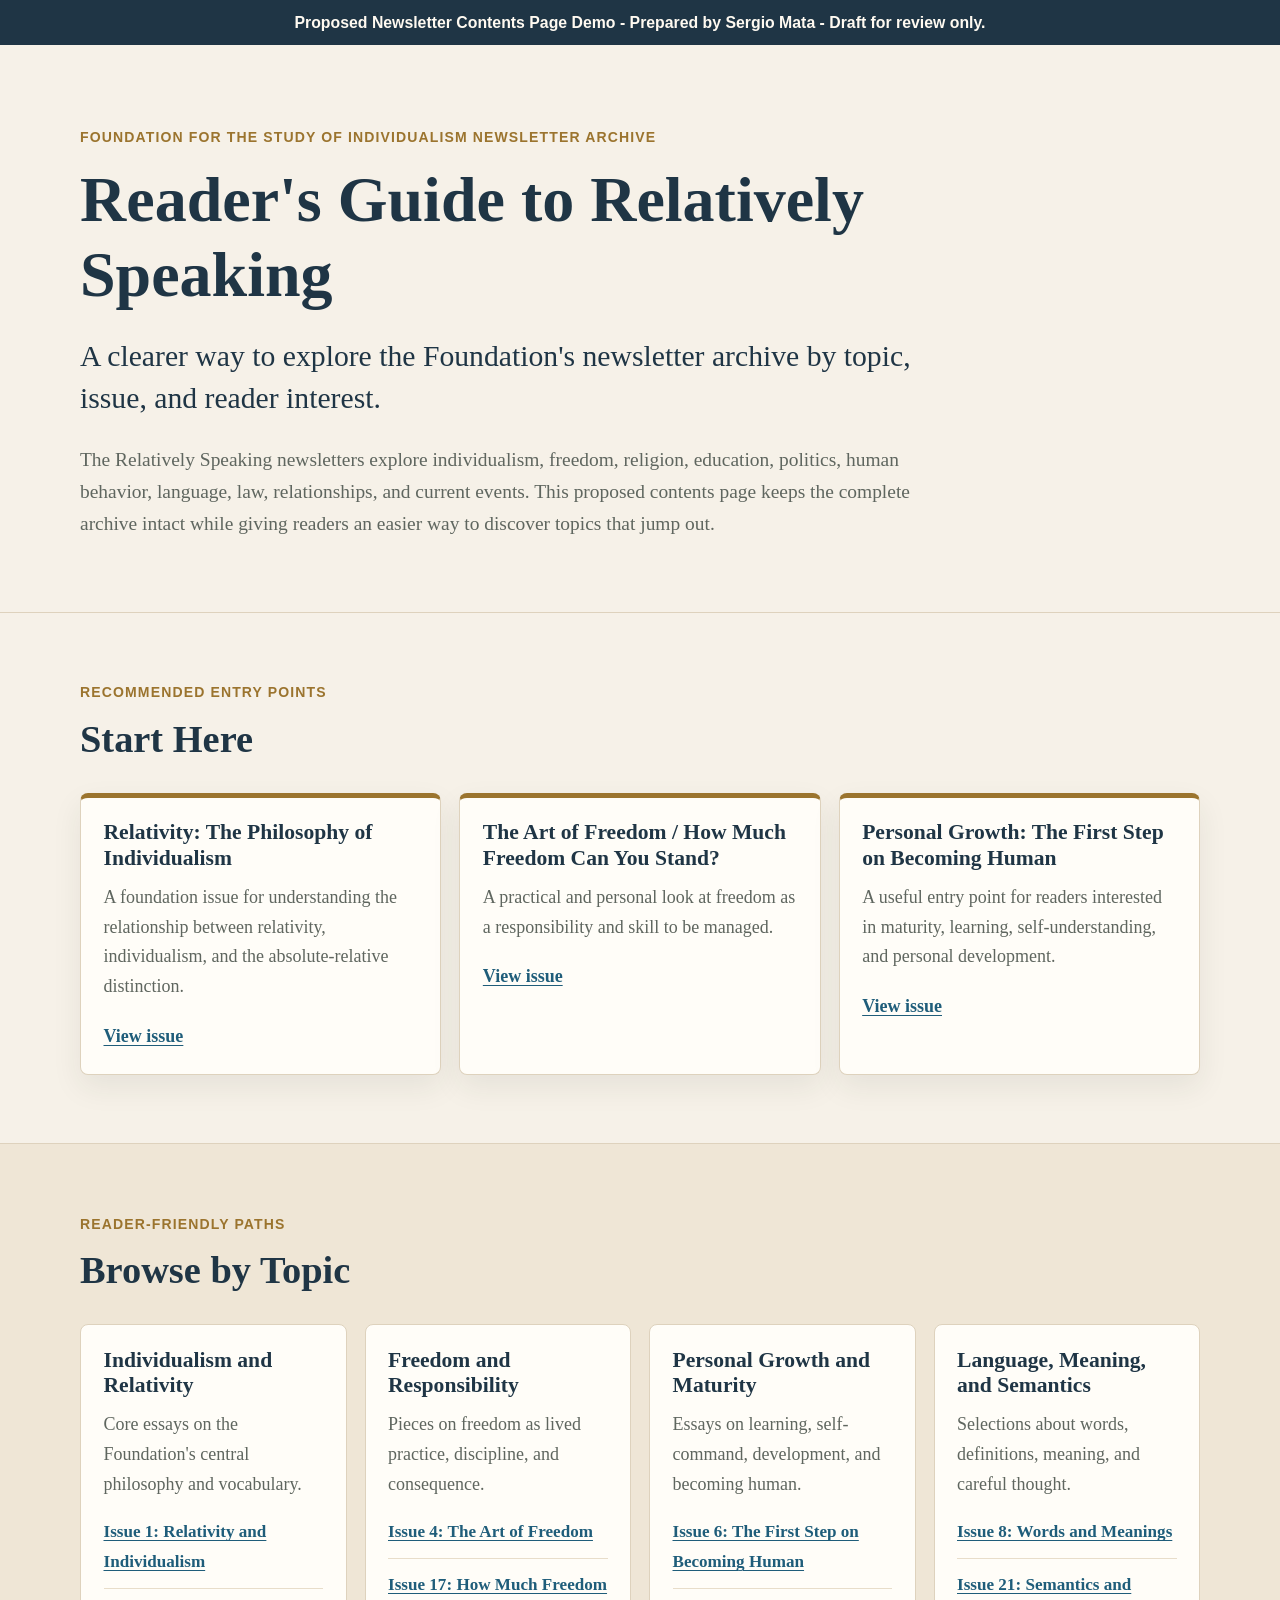
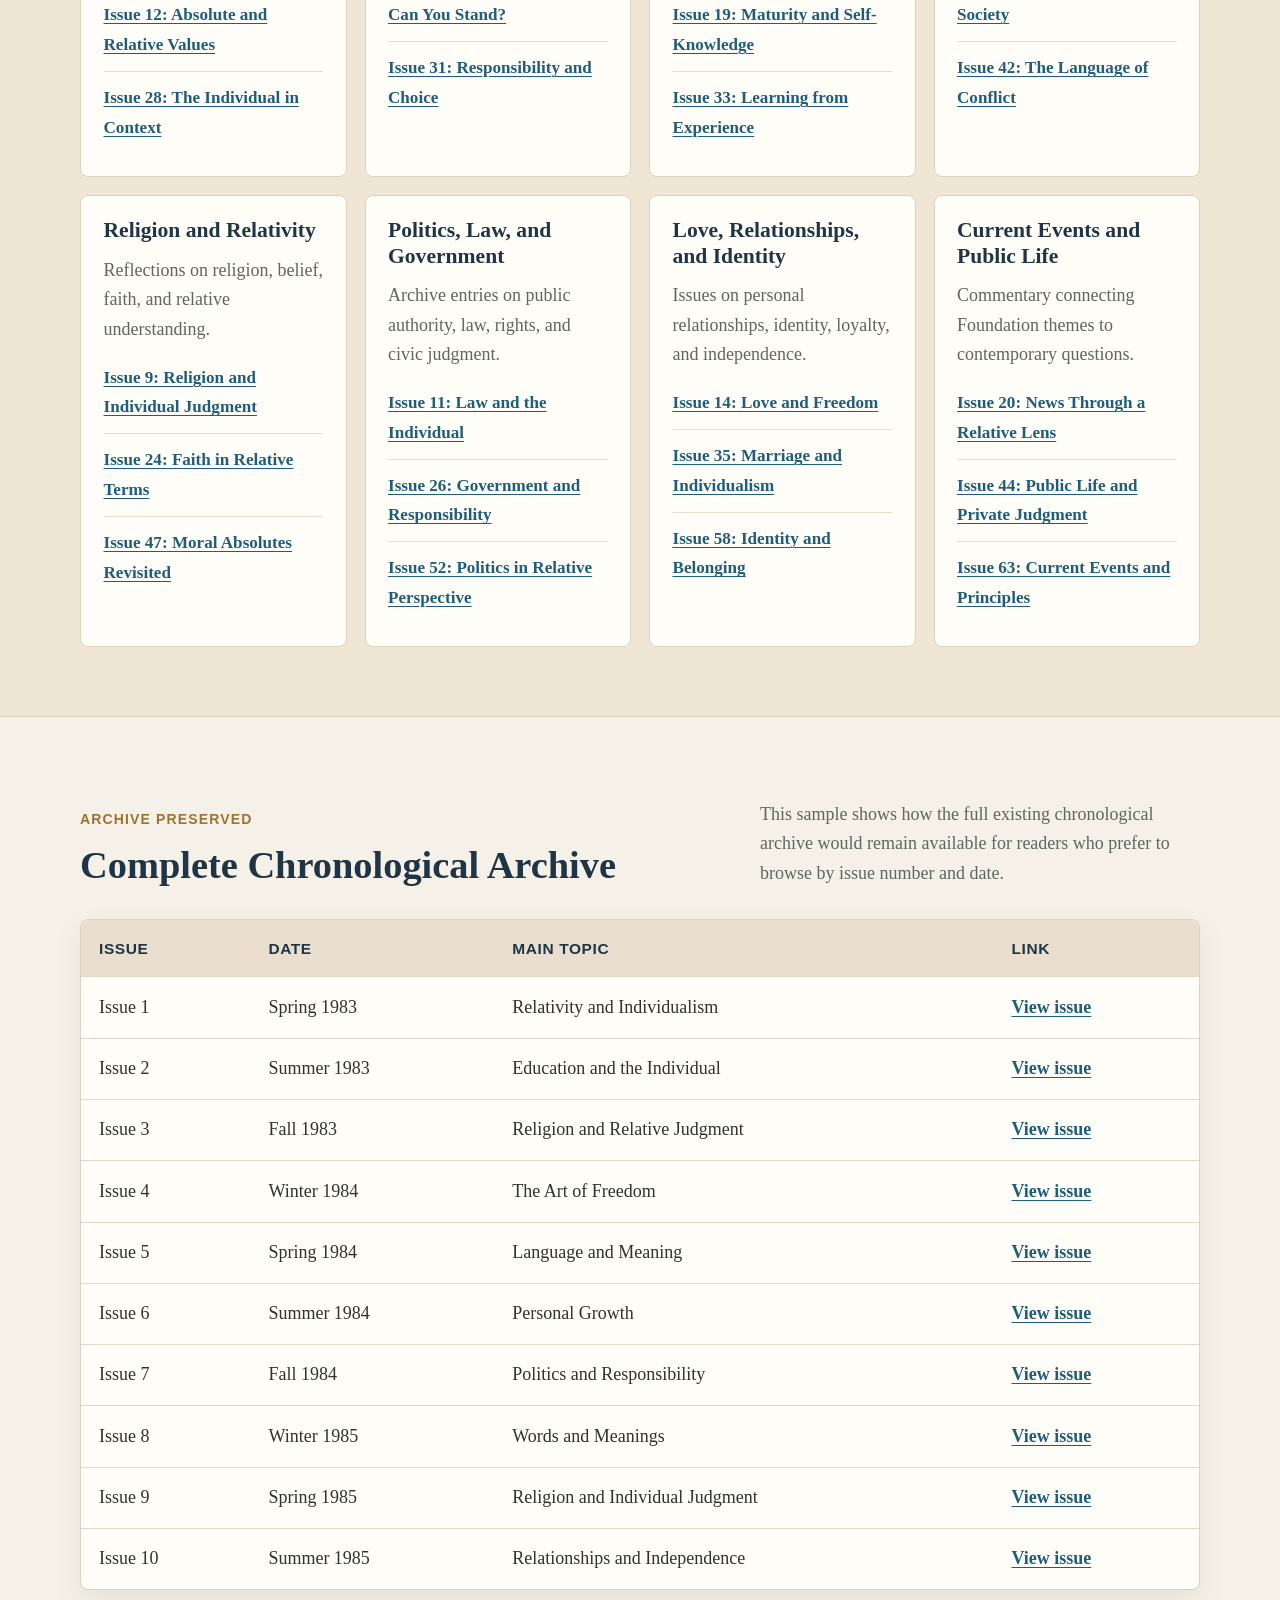
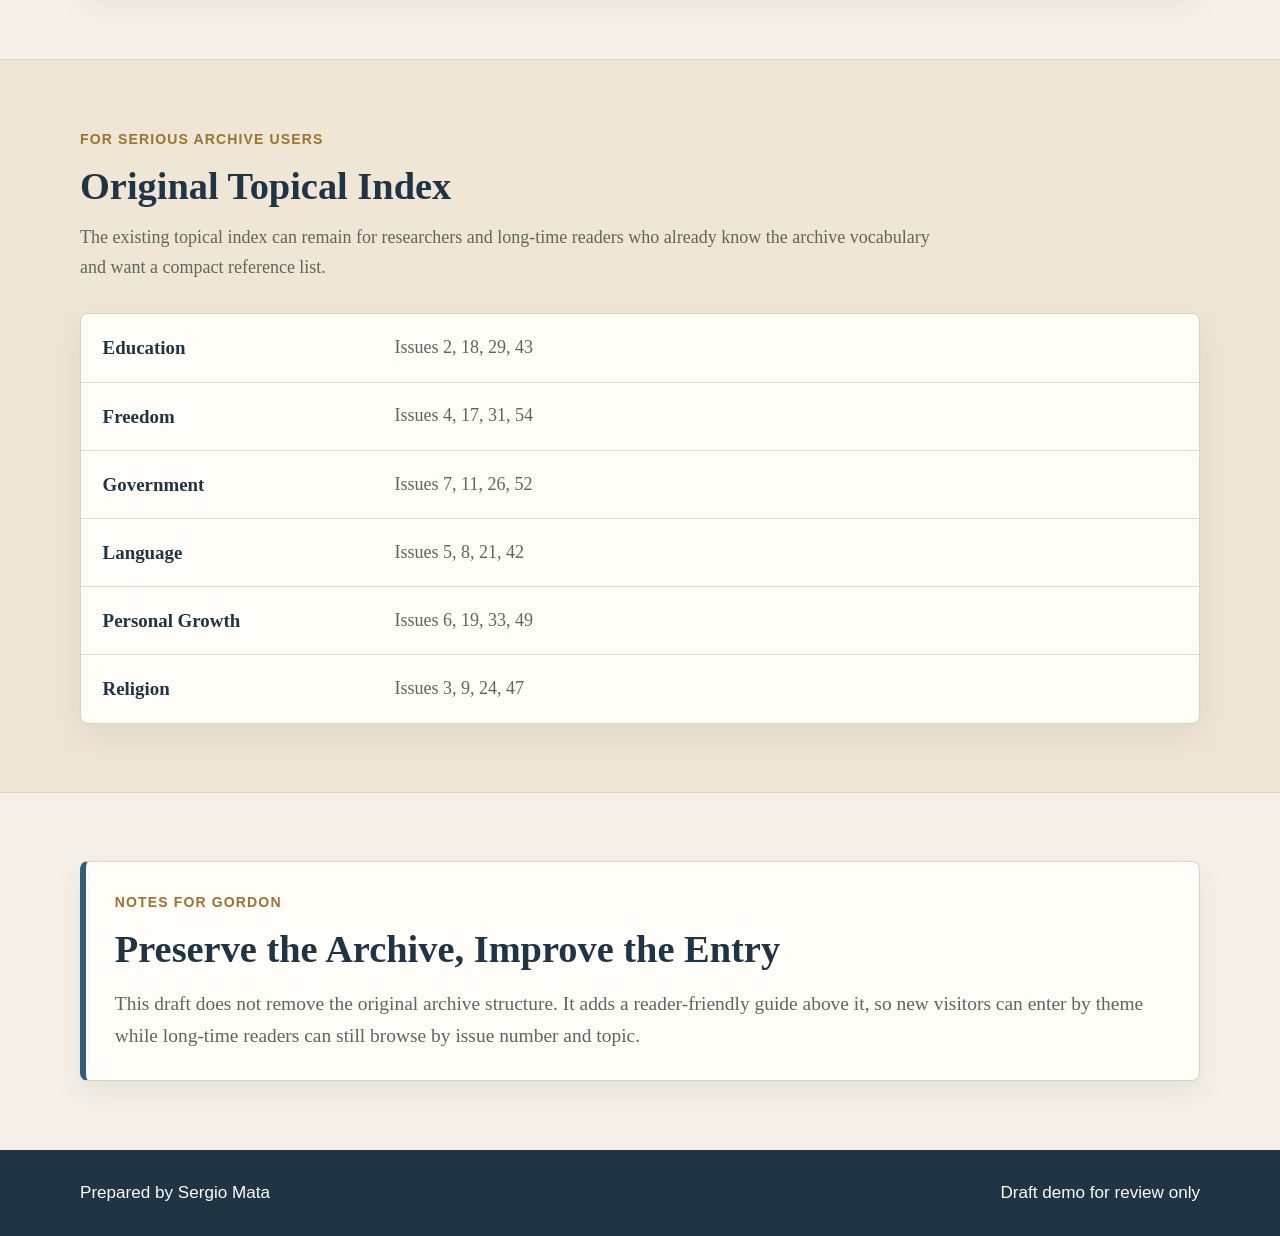
==== fsi-newsletter-demo/index.html @ a1ba469f "Add FSI newsletter contents demo" ====
<!DOCTYPE html>
<html lang="en">
<head>
  <meta charset="utf-8">
  <meta name="viewport" content="width=device-width, initial-scale=1">
  <title>Reader's Guide to Relatively Speaking</title>
  <link rel="stylesheet" href="styles.css">
</head>
<body>
  <div class="demo-banner">
    Proposed Newsletter Contents Page Demo - Prepared by Sergio Mata - Draft for review only.
  </div>

  <header class="hero">
    <div class="container">
      <p class="eyebrow">Foundation for the Study of Individualism newsletter archive</p>
      <h1>Reader's Guide to Relatively Speaking</h1>
      <p class="subtitle">A clearer way to explore the Foundation's newsletter archive by topic, issue, and reader interest.</p>
      <p class="intro">
        The Relatively Speaking newsletters explore individualism, freedom, religion, education,
        politics, human behavior, language, law, relationships, and current events. This proposed
        contents page keeps the complete archive intact while giving readers an easier way to
        discover topics that jump out.
      </p>
    </div>
  </header>

  <main>
    <section class="section" aria-labelledby="start-here">
      <div class="container">
        <div class="section-heading">
          <p class="section-kicker">Recommended entry points</p>
          <h2 id="start-here">Start Here</h2>
        </div>

        <div class="featured-grid">
          <article class="card featured-card">
            <h3>Relativity: The Philosophy of Individualism</h3>
            <p>A foundation issue for understanding the relationship between relativity, individualism, and the absolute-relative distinction.</p>
            <a href="#" aria-label="View issue: Relativity: The Philosophy of Individualism">View issue</a>
          </article>

          <article class="card featured-card">
            <h3>The Art of Freedom / How Much Freedom Can You Stand?</h3>
            <p>A practical and personal look at freedom as a responsibility and skill to be managed.</p>
            <a href="#" aria-label="View issue: The Art of Freedom / How Much Freedom Can You Stand?">View issue</a>
          </article>

          <article class="card featured-card">
            <h3>Personal Growth: The First Step on Becoming Human</h3>
            <p>A useful entry point for readers interested in maturity, learning, self-understanding, and personal development.</p>
            <a href="#" aria-label="View issue: Personal Growth: The First Step on Becoming Human">View issue</a>
          </article>
        </div>
      </div>
    </section>

    <section class="section section-muted" aria-labelledby="topics">
      <div class="container">
        <div class="section-heading">
          <p class="section-kicker">Reader-friendly paths</p>
          <h2 id="topics">Browse by Topic</h2>
        </div>

        <div class="topic-grid">
          <article class="card topic-card">
            <h3>Individualism and Relativity</h3>
            <p>Core essays on the Foundation's central philosophy and vocabulary.</p>
            <ul class="issue-list">
              <li><a href="#">Issue 1: Relativity and Individualism</a></li>
              <li><a href="#">Issue 12: Absolute and Relative Values</a></li>
              <li><a href="#">Issue 28: The Individual in Context</a></li>
            </ul>
          </article>

          <article class="card topic-card">
            <h3>Freedom and Responsibility</h3>
            <p>Pieces on freedom as lived practice, discipline, and consequence.</p>
            <ul class="issue-list">
              <li><a href="#">Issue 4: The Art of Freedom</a></li>
              <li><a href="#">Issue 17: How Much Freedom Can You Stand?</a></li>
              <li><a href="#">Issue 31: Responsibility and Choice</a></li>
            </ul>
          </article>

          <article class="card topic-card">
            <h3>Personal Growth and Maturity</h3>
            <p>Essays on learning, self-command, development, and becoming human.</p>
            <ul class="issue-list">
              <li><a href="#">Issue 6: The First Step on Becoming Human</a></li>
              <li><a href="#">Issue 19: Maturity and Self-Knowledge</a></li>
              <li><a href="#">Issue 33: Learning from Experience</a></li>
            </ul>
          </article>

          <article class="card topic-card">
            <h3>Language, Meaning, and Semantics</h3>
            <p>Selections about words, definitions, meaning, and careful thought.</p>
            <ul class="issue-list">
              <li><a href="#">Issue 8: Words and Meanings</a></li>
              <li><a href="#">Issue 21: Semantics and Society</a></li>
              <li><a href="#">Issue 42: The Language of Conflict</a></li>
            </ul>
          </article>

          <article class="card topic-card">
            <h3>Religion and Relativity</h3>
            <p>Reflections on religion, belief, faith, and relative understanding.</p>
            <ul class="issue-list">
              <li><a href="#">Issue 9: Religion and Individual Judgment</a></li>
              <li><a href="#">Issue 24: Faith in Relative Terms</a></li>
              <li><a href="#">Issue 47: Moral Absolutes Revisited</a></li>
            </ul>
          </article>

          <article class="card topic-card">
            <h3>Politics, Law, and Government</h3>
            <p>Archive entries on public authority, law, rights, and civic judgment.</p>
            <ul class="issue-list">
              <li><a href="#">Issue 11: Law and the Individual</a></li>
              <li><a href="#">Issue 26: Government and Responsibility</a></li>
              <li><a href="#">Issue 52: Politics in Relative Perspective</a></li>
            </ul>
          </article>

          <article class="card topic-card">
            <h3>Love, Relationships, and Identity</h3>
            <p>Issues on personal relationships, identity, loyalty, and independence.</p>
            <ul class="issue-list">
              <li><a href="#">Issue 14: Love and Freedom</a></li>
              <li><a href="#">Issue 35: Marriage and Individualism</a></li>
              <li><a href="#">Issue 58: Identity and Belonging</a></li>
            </ul>
          </article>

          <article class="card topic-card">
            <h3>Current Events and Public Life</h3>
            <p>Commentary connecting Foundation themes to contemporary questions.</p>
            <ul class="issue-list">
              <li><a href="#">Issue 20: News Through a Relative Lens</a></li>
              <li><a href="#">Issue 44: Public Life and Private Judgment</a></li>
              <li><a href="#">Issue 63: Current Events and Principles</a></li>
            </ul>
          </article>
        </div>
      </div>
    </section>

    <section class="section" aria-labelledby="archive">
      <div class="container">
        <div class="section-heading archive-heading">
          <div>
            <p class="section-kicker">Archive preserved</p>
            <h2 id="archive">Complete Chronological Archive</h2>
          </div>
          <p>This sample shows how the full existing chronological archive would remain available for readers who prefer to browse by issue number and date.</p>
        </div>

        <div class="table-wrap" role="region" aria-label="Sample chronological archive table" tabindex="0">
          <table>
            <thead>
              <tr>
                <th scope="col">Issue</th>
                <th scope="col">Date</th>
                <th scope="col">Main Topic</th>
                <th scope="col">Link</th>
              </tr>
            </thead>
            <tbody>
              <tr>
                <td>Issue 1</td>
                <td>Spring 1983</td>
                <td>Relativity and Individualism</td>
                <td><a href="#">View issue</a></td>
              </tr>
              <tr>
                <td>Issue 2</td>
                <td>Summer 1983</td>
                <td>Education and the Individual</td>
                <td><a href="#">View issue</a></td>
              </tr>
              <tr>
                <td>Issue 3</td>
                <td>Fall 1983</td>
                <td>Religion and Relative Judgment</td>
                <td><a href="#">View issue</a></td>
              </tr>
              <tr>
                <td>Issue 4</td>
                <td>Winter 1984</td>
                <td>The Art of Freedom</td>
                <td><a href="#">View issue</a></td>
              </tr>
              <tr>
                <td>Issue 5</td>
                <td>Spring 1984</td>
                <td>Language and Meaning</td>
                <td><a href="#">View issue</a></td>
              </tr>
              <tr>
                <td>Issue 6</td>
                <td>Summer 1984</td>
                <td>Personal Growth</td>
                <td><a href="#">View issue</a></td>
              </tr>
              <tr>
                <td>Issue 7</td>
                <td>Fall 1984</td>
                <td>Politics and Responsibility</td>
                <td><a href="#">View issue</a></td>
              </tr>
              <tr>
                <td>Issue 8</td>
                <td>Winter 1985</td>
                <td>Words and Meanings</td>
                <td><a href="#">View issue</a></td>
              </tr>
              <tr>
                <td>Issue 9</td>
                <td>Spring 1985</td>
                <td>Religion and Individual Judgment</td>
                <td><a href="#">View issue</a></td>
              </tr>
              <tr>
                <td>Issue 10</td>
                <td>Summer 1985</td>
                <td>Relationships and Independence</td>
                <td><a href="#">View issue</a></td>
              </tr>
            </tbody>
          </table>
        </div>
      </div>
    </section>

    <section class="section section-muted" aria-labelledby="topical-index">
      <div class="container">
        <div class="section-heading">
          <p class="section-kicker">For serious archive users</p>
          <h2 id="topical-index">Original Topical Index</h2>
          <p>The existing topical index can remain for researchers and long-time readers who already know the archive vocabulary and want a compact reference list.</p>
        </div>

        <div class="index-list">
          <div class="index-row">
            <strong>Education</strong>
            <span>Issues 2, 18, 29, 43</span>
          </div>
          <div class="index-row">
            <strong>Freedom</strong>
            <span>Issues 4, 17, 31, 54</span>
          </div>
          <div class="index-row">
            <strong>Government</strong>
            <span>Issues 7, 11, 26, 52</span>
          </div>
          <div class="index-row">
            <strong>Language</strong>
            <span>Issues 5, 8, 21, 42</span>
          </div>
          <div class="index-row">
            <strong>Personal Growth</strong>
            <span>Issues 6, 19, 33, 49</span>
          </div>
          <div class="index-row">
            <strong>Religion</strong>
            <span>Issues 3, 9, 24, 47</span>
          </div>
        </div>
      </div>
    </section>

    <section class="section" aria-labelledby="notes">
      <div class="container">
        <div class="note-box">
          <p class="section-kicker">Notes for Gordon</p>
          <h2 id="notes">Preserve the Archive, Improve the Entry</h2>
          <p>
            This draft does not remove the original archive structure. It adds a reader-friendly
            guide above it, so new visitors can enter by theme while long-time readers can still
            browse by issue number and topic.
          </p>
        </div>
      </div>
    </section>
  </main>

  <footer class="site-footer">
    <div class="container">
      <p>Prepared by Sergio Mata</p>
      <p>Draft demo for review only</p>
    </div>
  </footer>
</body>
</html>
---- fsi-newsletter-demo/styles.css ----
:root {
  --bg: #f6f1e8;
  --surface: #fffaf1;
  --surface-strong: #fffdf8;
  --text: #2f332f;
  --muted: #5f665f;
  --heading: #1f3545;
  --accent: #9b742e;
  --accent-blue: #2f5f7b;
  --border: #ded2bd;
  --shadow: 0 12px 30px rgba(40, 45, 43, 0.08);
}

* {
  box-sizing: border-box;
}

html {
  font-size: 18px;
}

body {
  margin: 0;
  background: var(--bg);
  color: var(--text);
  font-family: Georgia, "Times New Roman", serif;
  line-height: 1.65;
}

a {
  color: #1f5d7a;
  font-weight: 700;
  text-decoration-thickness: 0.08em;
  text-underline-offset: 0.18em;
}

a:hover,
a:focus {
  color: #123c52;
}

a:focus-visible {
  outline: 3px solid rgba(155, 116, 46, 0.55);
  outline-offset: 3px;
}

h1,
h2,
h3 {
  color: var(--heading);
  font-family: Georgia, "Times New Roman", serif;
  line-height: 1.18;
  margin: 0;
}

p {
  margin: 0;
}

.container {
  width: min(1120px, calc(100% - 40px));
  margin: 0 auto;
}

.demo-banner {
  background: #1f3545;
  color: #fffaf1;
  font-family: Arial, Helvetica, sans-serif;
  font-size: 0.88rem;
  font-weight: 700;
  letter-spacing: 0;
  line-height: 1.35;
  padding: 0.65rem 1rem;
  text-align: center;
}

.hero {
  border-bottom: 1px solid var(--border);
  padding: 4.5rem 0 4rem;
}

.eyebrow,
.section-kicker {
  color: var(--accent);
  font-family: Arial, Helvetica, sans-serif;
  font-size: 0.78rem;
  font-weight: 700;
  letter-spacing: 0.08em;
  margin-bottom: 0.7rem;
  text-transform: uppercase;
}

.hero h1 {
  font-size: clamp(2.35rem, 5vw, 4.65rem);
  max-width: 900px;
}

.subtitle {
  color: var(--heading);
  font-size: clamp(1.25rem, 2.4vw, 1.65rem);
  line-height: 1.42;
  margin-top: 1.25rem;
  max-width: 850px;
}

.intro {
  color: var(--muted);
  font-size: 1.08rem;
  margin-top: 1.35rem;
  max-width: 860px;
}

.section {
  padding: 3.8rem 0;
}

.section-muted {
  background: #efe6d6;
  border-bottom: 1px solid var(--border);
  border-top: 1px solid var(--border);
}

.section-heading {
  margin-bottom: 1.7rem;
  max-width: 850px;
}

.section-heading h2,
.note-box h2 {
  font-size: clamp(1.85rem, 3vw, 2.45rem);
}

.section-heading p:not(.section-kicker) {
  color: var(--muted);
  margin-top: 0.8rem;
}

.featured-grid,
.topic-grid {
  display: grid;
  gap: 1rem;
}

.featured-grid {
  grid-template-columns: repeat(3, minmax(0, 1fr));
}

.topic-grid {
  grid-template-columns: repeat(4, minmax(0, 1fr));
}

.card,
.note-box {
  background: var(--surface-strong);
  border: 1px solid var(--border);
  border-radius: 8px;
  box-shadow: var(--shadow);
}

.card {
  min-height: 100%;
  padding: 1.25rem;
}

.featured-card {
  border-top: 5px solid var(--accent);
}

.card h3 {
  font-size: 1.2rem;
  margin-bottom: 0.65rem;
}

.card p {
  color: var(--muted);
}

.featured-card a {
  display: inline-block;
  margin-top: 1.1rem;
}

.topic-card {
  box-shadow: none;
}

.issue-list {
  list-style: none;
  margin: 1rem 0 0;
  padding: 0;
}

.issue-list li {
  border-top: 1px solid #e8ddca;
  padding: 0.62rem 0;
}

.issue-list li:first-child {
  border-top: 0;
  padding-top: 0;
}

.issue-list a {
  font-size: 0.95rem;
}

.archive-heading {
  align-items: end;
  display: flex;
  gap: 2rem;
  justify-content: space-between;
  max-width: none;
}

.archive-heading > p {
  flex: 0 1 440px;
}

.table-wrap {
  background: var(--surface-strong);
  border: 1px solid var(--border);
  border-radius: 8px;
  box-shadow: var(--shadow);
  overflow-x: auto;
}

table {
  border-collapse: collapse;
  min-width: 720px;
  width: 100%;
}

th,
td {
  border-bottom: 1px solid #e6dac7;
  padding: 0.85rem 1rem;
  text-align: left;
  vertical-align: top;
}

th {
  background: #eadfcf;
  color: var(--heading);
  font-family: Arial, Helvetica, sans-serif;
  font-size: 0.86rem;
  letter-spacing: 0.04em;
  text-transform: uppercase;
}

tbody tr:last-child td {
  border-bottom: 0;
}

.index-list {
  background: var(--surface-strong);
  border: 1px solid var(--border);
  border-radius: 8px;
  box-shadow: var(--shadow);
  overflow: hidden;
}

.index-row {
  align-items: center;
  border-top: 1px solid #e6dac7;
  display: grid;
  gap: 1rem;
  grid-template-columns: minmax(180px, 0.35fr) 1fr;
  padding: 1rem 1.2rem;
}

.index-row:first-child {
  border-top: 0;
}

.index-row strong {
  color: var(--heading);
  font-size: 1.05rem;
}

.index-row span {
  color: var(--muted);
}

.note-box {
  border-left: 6px solid var(--accent-blue);
  padding: 1.6rem;
}

.note-box p:last-child {
  color: var(--muted);
  font-size: 1.08rem;
  margin-top: 0.85rem;
}

.site-footer {
  background: #1f3545;
  color: #fffaf1;
  font-family: Arial, Helvetica, sans-serif;
  padding: 1.6rem 0;
}

.site-footer .container {
  align-items: center;
  display: flex;
  gap: 1rem;
  justify-content: space-between;
}

.site-footer p {
  font-size: 0.95rem;
}

@media (max-width: 960px) {
  html {
    font-size: 17px;
  }

  .featured-grid,
  .topic-grid {
    grid-template-columns: repeat(2, minmax(0, 1fr));
  }

  .archive-heading {
    align-items: start;
    display: block;
  }

  .archive-heading > p {
    margin-top: 0.8rem;
  }
}

@media (max-width: 640px) {
  html {
    font-size: 16px;
  }

  .container {
    width: min(100% - 28px, 1120px);
  }

  .demo-banner {
    font-size: 0.8rem;
    padding: 0.7rem 0.75rem;
  }

  .hero {
    padding: 3rem 0 2.8rem;
  }

  .section {
    padding: 2.8rem 0;
  }

  .featured-grid,
  .topic-grid {
    grid-template-columns: 1fr;
  }

  .card {
    padding: 1.1rem;
  }

  .index-row {
    align-items: start;
    grid-template-columns: 1fr;
    gap: 0.3rem;
  }

  .note-box {
    padding: 1.25rem;
  }

  .site-footer .container {
    align-items: start;
    flex-direction: column;
    gap: 0.3rem;
  }
}
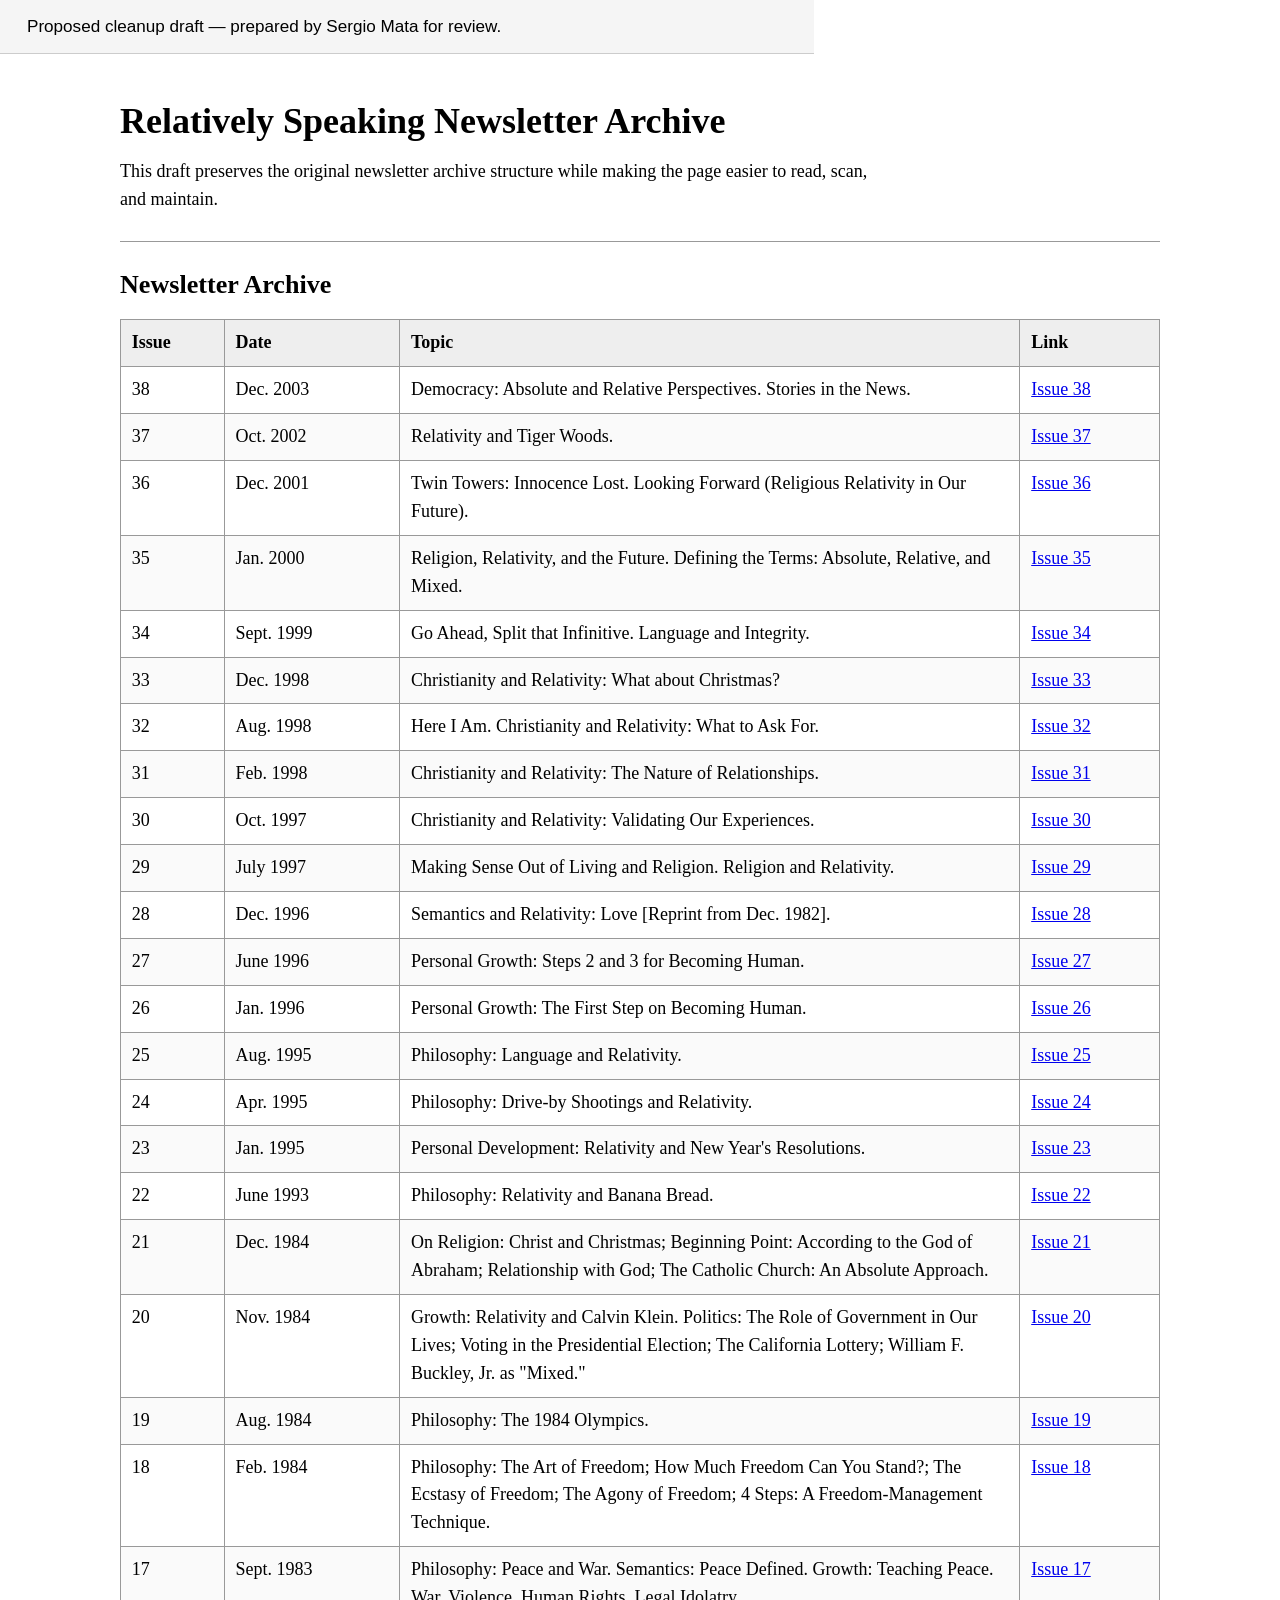
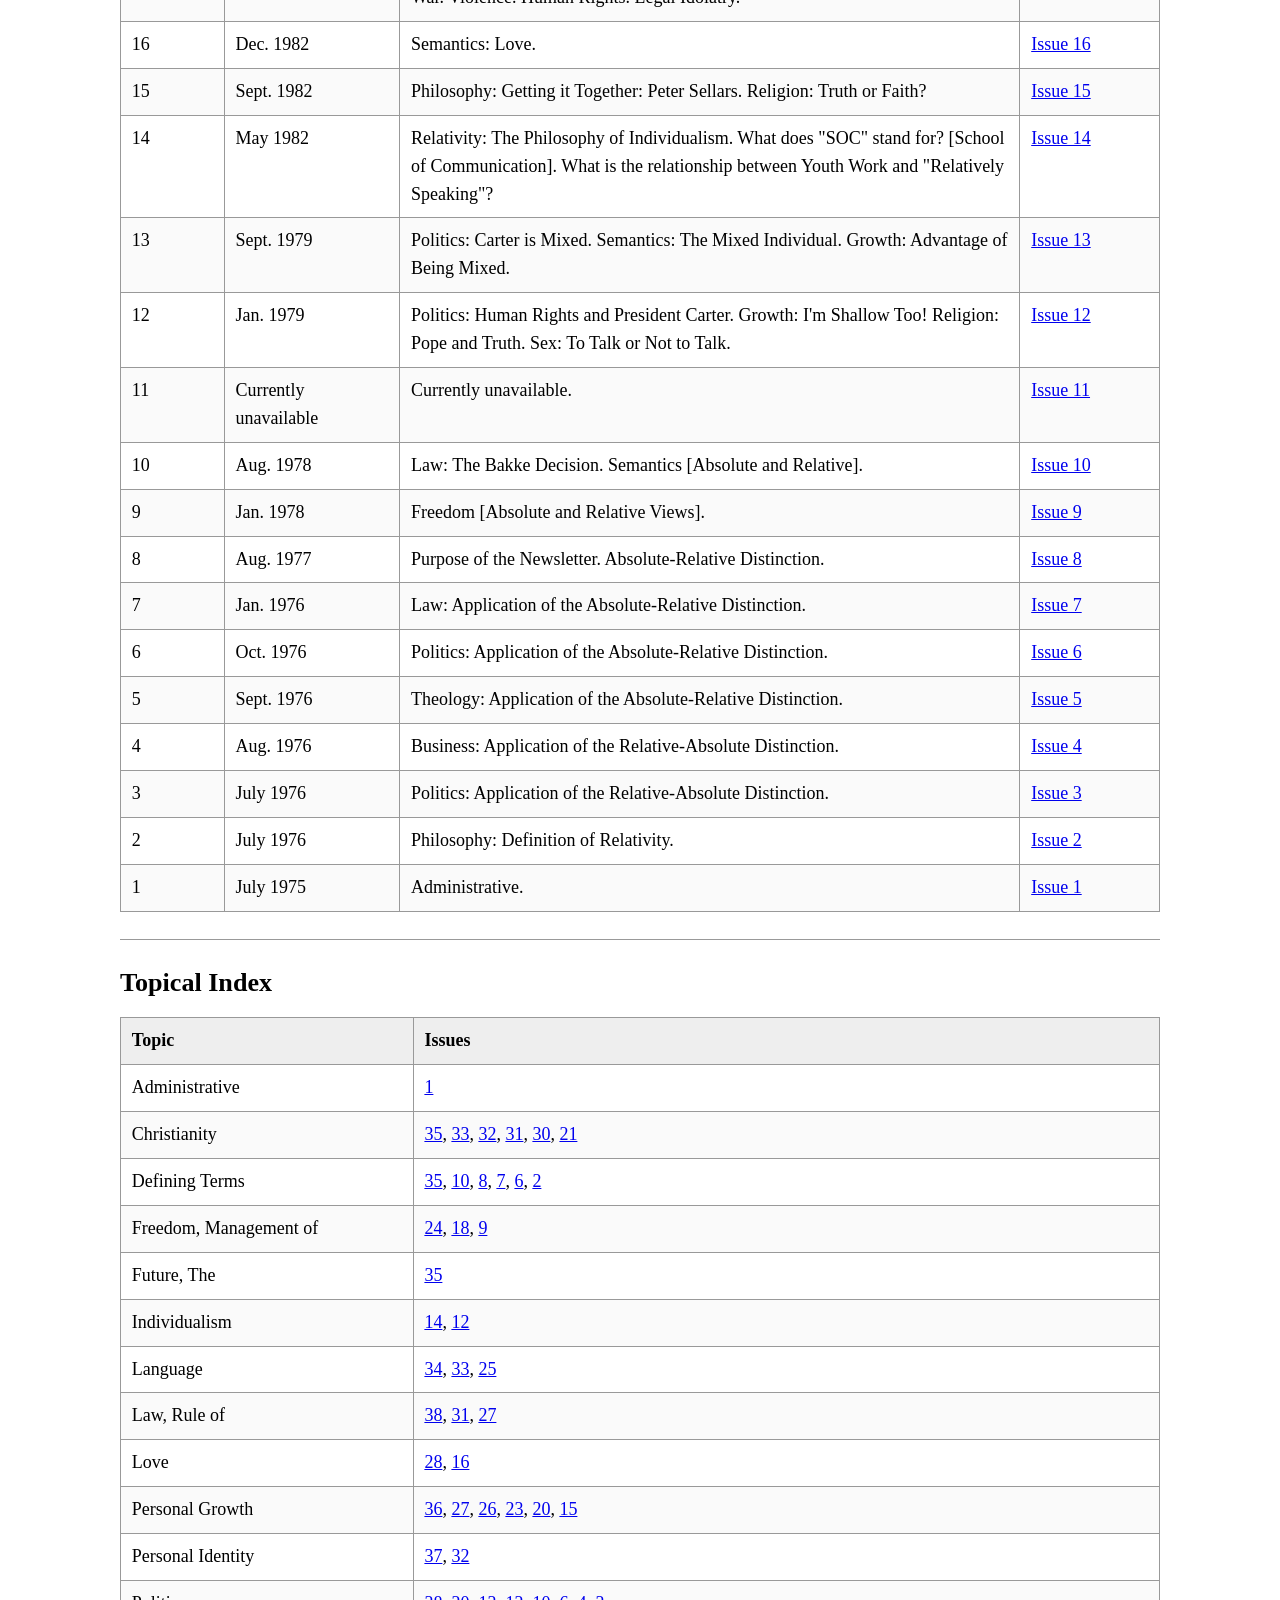
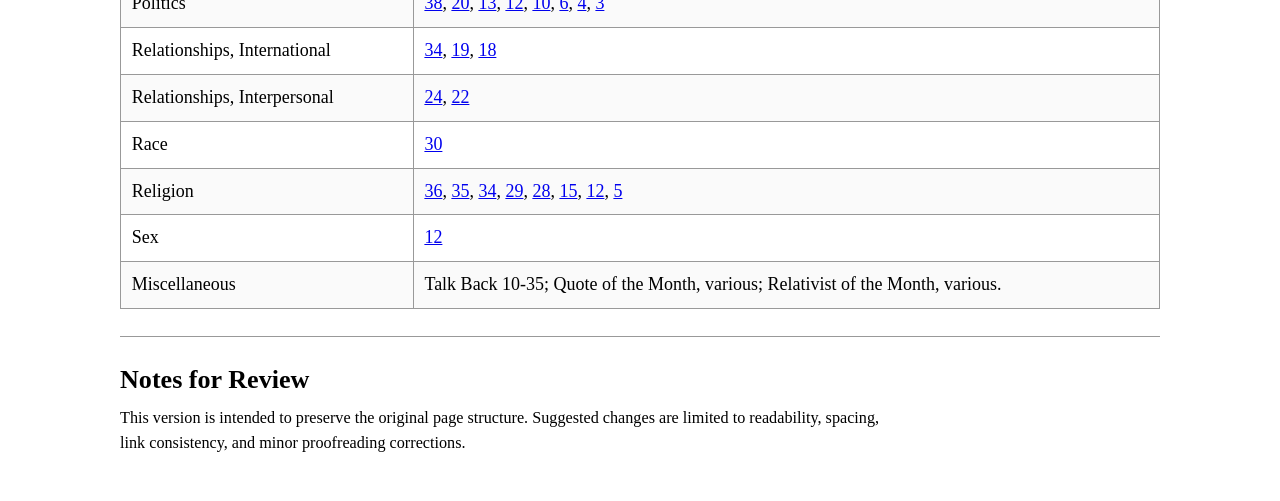
==== commit 927957b8: "Simplify newsletter archive demo" ====
--- a/fsi-newsletter-demo/index.html
+++ b/fsi-newsletter-demo/index.html
@@ -3,293 +3,364 @@
 <head>
   <meta charset="utf-8">
   <meta name="viewport" content="width=device-width, initial-scale=1">
-  <title>Reader's Guide to Relatively Speaking</title>
+  <title>Relatively Speaking Newsletter Archive</title>
   <link rel="stylesheet" href="styles.css">
 </head>
 <body>
-  <div class="demo-banner">
-    Proposed Newsletter Contents Page Demo - Prepared by Sergio Mata - Draft for review only.
-  </div>
-
-  <header class="hero">
-    <div class="container">
-      <p class="eyebrow">Foundation for the Study of Individualism newsletter archive</p>
-      <h1>Reader's Guide to Relatively Speaking</h1>
-      <p class="subtitle">A clearer way to explore the Foundation's newsletter archive by topic, issue, and reader interest.</p>
-      <p class="intro">
-        The Relatively Speaking newsletters explore individualism, freedom, religion, education,
-        politics, human behavior, language, law, relationships, and current events. This proposed
-        contents page keeps the complete archive intact while giving readers an easier way to
-        discover topics that jump out.
+  <p class="notice">Proposed cleanup draft &mdash; prepared by Sergio Mata for review.</p>
+
+  <main class="page">
+    <h1>Relatively Speaking Newsletter Archive</h1>
+    <p>
+      This draft preserves the original newsletter archive structure while making the page easier
+      to read, scan, and maintain.
+    </p>
+
+    <hr>
+
+    <section aria-labelledby="newsletter-archive">
+      <h2 id="newsletter-archive">Newsletter Archive</h2>
+
+      <table>
+        <thead>
+          <tr>
+            <th scope="col">Issue</th>
+            <th scope="col">Date</th>
+            <th scope="col">Topic</th>
+            <th scope="col">Link</th>
+          </tr>
+        </thead>
+        <tbody>
+          <tr id="issue-38">
+            <td>38</td>
+            <td>Dec. 2003</td>
+            <td>Democracy: Absolute and Relative Perspectives. Stories in the News.</td>
+            <td><a href="#issue-38">Issue 38</a></td>
+          </tr>
+          <tr id="issue-37">
+            <td>37</td>
+            <td>Oct. 2002</td>
+            <td>Relativity and Tiger Woods.</td>
+            <td><a href="#issue-37">Issue 37</a></td>
+          </tr>
+          <tr id="issue-36">
+            <td>36</td>
+            <td>Dec. 2001</td>
+            <td>Twin Towers: Innocence Lost. Looking Forward (Religious Relativity in Our Future).</td>
+            <td><a href="#issue-36">Issue 36</a></td>
+          </tr>
+          <tr id="issue-35">
+            <td>35</td>
+            <td>Jan. 2000</td>
+            <td>Religion, Relativity, and the Future. Defining the Terms: Absolute, Relative, and Mixed.</td>
+            <td><a href="#issue-35">Issue 35</a></td>
+          </tr>
+          <tr id="issue-34">
+            <td>34</td>
+            <td>Sept. 1999</td>
+            <td>Go Ahead, Split that Infinitive. Language and Integrity.</td>
+            <td><a href="#issue-34">Issue 34</a></td>
+          </tr>
+          <tr id="issue-33">
+            <td>33</td>
+            <td>Dec. 1998</td>
+            <td>Christianity and Relativity: What about Christmas?</td>
+            <td><a href="#issue-33">Issue 33</a></td>
+          </tr>
+          <tr id="issue-32">
+            <td>32</td>
+            <td>Aug. 1998</td>
+            <td>Here I Am. Christianity and Relativity: What to Ask For.</td>
+            <td><a href="#issue-32">Issue 32</a></td>
+          </tr>
+          <tr id="issue-31">
+            <td>31</td>
+            <td>Feb. 1998</td>
+            <td>Christianity and Relativity: The Nature of Relationships.</td>
+            <td><a href="#issue-31">Issue 31</a></td>
+          </tr>
+          <tr id="issue-30">
+            <td>30</td>
+            <td>Oct. 1997</td>
+            <td>Christianity and Relativity: Validating Our Experiences.</td>
+            <td><a href="#issue-30">Issue 30</a></td>
+          </tr>
+          <tr id="issue-29">
+            <td>29</td>
+            <td>July 1997</td>
+            <td>Making Sense Out of Living and Religion. Religion and Relativity.</td>
+            <td><a href="#issue-29">Issue 29</a></td>
+          </tr>
+          <tr id="issue-28">
+            <td>28</td>
+            <td>Dec. 1996</td>
+            <td>Semantics and Relativity: Love [Reprint from Dec. 1982].</td>
+            <td><a href="#issue-28">Issue 28</a></td>
+          </tr>
+          <tr id="issue-27">
+            <td>27</td>
+            <td>June 1996</td>
+            <td>Personal Growth: Steps 2 and 3 for Becoming Human.</td>
+            <td><a href="#issue-27">Issue 27</a></td>
+          </tr>
+          <tr id="issue-26">
+            <td>26</td>
+            <td>Jan. 1996</td>
+            <td>Personal Growth: The First Step on Becoming Human.</td>
+            <td><a href="#issue-26">Issue 26</a></td>
+          </tr>
+          <tr id="issue-25">
+            <td>25</td>
+            <td>Aug. 1995</td>
+            <td>Philosophy: Language and Relativity.</td>
+            <td><a href="#issue-25">Issue 25</a></td>
+          </tr>
+          <tr id="issue-24">
+            <td>24</td>
+            <td>Apr. 1995</td>
+            <td>Philosophy: Drive-by Shootings and Relativity.</td>
+            <td><a href="#issue-24">Issue 24</a></td>
+          </tr>
+          <tr id="issue-23">
+            <td>23</td>
+            <td>Jan. 1995</td>
+            <td>Personal Development: Relativity and New Year's Resolutions.</td>
+            <td><a href="#issue-23">Issue 23</a></td>
+          </tr>
+          <tr id="issue-22">
+            <td>22</td>
+            <td>June 1993</td>
+            <td>Philosophy: Relativity and Banana Bread.</td>
+            <td><a href="#issue-22">Issue 22</a></td>
+          </tr>
+          <tr id="issue-21">
+            <td>21</td>
+            <td>Dec. 1984</td>
+            <td>On Religion: Christ and Christmas; Beginning Point: According to the God of Abraham; Relationship with God; The Catholic Church: An Absolute Approach.</td>
+            <td><a href="#issue-21">Issue 21</a></td>
+          </tr>
+          <tr id="issue-20">
+            <td>20</td>
+            <td>Nov. 1984</td>
+            <td>Growth: Relativity and Calvin Klein. Politics: The Role of Government in Our Lives; Voting in the Presidential Election; The California Lottery; William F. Buckley, Jr. as "Mixed."</td>
+            <td><a href="#issue-20">Issue 20</a></td>
+          </tr>
+          <tr id="issue-19">
+            <td>19</td>
+            <td>Aug. 1984</td>
+            <td>Philosophy: The 1984 Olympics.</td>
+            <td><a href="#issue-19">Issue 19</a></td>
+          </tr>
+          <tr id="issue-18">
+            <td>18</td>
+            <td>Feb. 1984</td>
+            <td>Philosophy: The Art of Freedom; How Much Freedom Can You Stand?; The Ecstasy of Freedom; The Agony of Freedom; 4 Steps: A Freedom-Management Technique.</td>
+            <td><a href="#issue-18">Issue 18</a></td>
+          </tr>
+          <tr id="issue-17">
+            <td>17</td>
+            <td>Sept. 1983</td>
+            <td>Philosophy: Peace and War. Semantics: Peace Defined. Growth: Teaching Peace. War. Violence. Human Rights. Legal Idolatry.</td>
+            <td><a href="#issue-17">Issue 17</a></td>
+          </tr>
+          <tr id="issue-16">
+            <td>16</td>
+            <td>Dec. 1982</td>
+            <td>Semantics: Love.</td>
+            <td><a href="#issue-16">Issue 16</a></td>
+          </tr>
+          <tr id="issue-15">
+            <td>15</td>
+            <td>Sept. 1982</td>
+            <td>Philosophy: Getting it Together: Peter Sellars. Religion: Truth or Faith?</td>
+            <td><a href="#issue-15">Issue 15</a></td>
+          </tr>
+          <tr id="issue-14">
+            <td>14</td>
+            <td>May 1982</td>
+            <td>Relativity: The Philosophy of Individualism. What does "SOC" stand for? [School of Communication]. What is the relationship between Youth Work and "Relatively Speaking"?</td>
+            <td><a href="#issue-14">Issue 14</a></td>
+          </tr>
+          <tr id="issue-13">
+            <td>13</td>
+            <td>Sept. 1979</td>
+            <td>Politics: Carter is Mixed. Semantics: The Mixed Individual. Growth: Advantage of Being Mixed.</td>
+            <td><a href="#issue-13">Issue 13</a></td>
+          </tr>
+          <tr id="issue-12">
+            <td>12</td>
+            <td>Jan. 1979</td>
+            <td>Politics: Human Rights and President Carter. Growth: I'm Shallow Too! Religion: Pope and Truth. Sex: To Talk or Not to Talk.</td>
+            <td><a href="#issue-12">Issue 12</a></td>
+          </tr>
+          <tr id="issue-11">
+            <td>11</td>
+            <td>Currently unavailable</td>
+            <td>Currently unavailable.</td>
+            <td><a href="#issue-11">Issue 11</a></td>
+          </tr>
+          <tr id="issue-10">
+            <td>10</td>
+            <td>Aug. 1978</td>
+            <td>Law: The Bakke Decision. Semantics [Absolute and Relative].</td>
+            <td><a href="#issue-10">Issue 10</a></td>
+          </tr>
+          <tr id="issue-9">
+            <td>9</td>
+            <td>Jan. 1978</td>
+            <td>Freedom [Absolute and Relative Views].</td>
+            <td><a href="#issue-9">Issue 9</a></td>
+          </tr>
+          <tr id="issue-8">
+            <td>8</td>
+            <td>Aug. 1977</td>
+            <td>Purpose of the Newsletter. Absolute-Relative Distinction.</td>
+            <td><a href="#issue-8">Issue 8</a></td>
+          </tr>
+          <tr id="issue-7">
+            <td>7</td>
+            <td>Jan. 1976</td>
+            <td>Law: Application of the Absolute-Relative Distinction.</td>
+            <td><a href="#issue-7">Issue 7</a></td>
+          </tr>
+          <tr id="issue-6">
+            <td>6</td>
+            <td>Oct. 1976</td>
+            <td>Politics: Application of the Absolute-Relative Distinction.</td>
+            <td><a href="#issue-6">Issue 6</a></td>
+          </tr>
+          <tr id="issue-5">
+            <td>5</td>
+            <td>Sept. 1976</td>
+            <td>Theology: Application of the Absolute-Relative Distinction.</td>
+            <td><a href="#issue-5">Issue 5</a></td>
+          </tr>
+          <tr id="issue-4">
+            <td>4</td>
+            <td>Aug. 1976</td>
+            <td>Business: Application of the Relative-Absolute Distinction.</td>
+            <td><a href="#issue-4">Issue 4</a></td>
+          </tr>
+          <tr id="issue-3">
+            <td>3</td>
+            <td>July 1976</td>
+            <td>Politics: Application of the Relative-Absolute Distinction.</td>
+            <td><a href="#issue-3">Issue 3</a></td>
+          </tr>
+          <tr id="issue-2">
+            <td>2</td>
+            <td>July 1976</td>
+            <td>Philosophy: Definition of Relativity.</td>
+            <td><a href="#issue-2">Issue 2</a></td>
+          </tr>
+          <tr id="issue-1">
+            <td>1</td>
+            <td>July 1975</td>
+            <td>Administrative.</td>
+            <td><a href="#issue-1">Issue 1</a></td>
+          </tr>
+        </tbody>
+      </table>
+    </section>
+
+    <hr>
+
+    <section aria-labelledby="topical-index">
+      <h2 id="topical-index">Topical Index</h2>
+
+      <table class="index-table">
+        <thead>
+          <tr>
+            <th scope="col">Topic</th>
+            <th scope="col">Issues</th>
+          </tr>
+        </thead>
+        <tbody>
+          <tr>
+            <td>Administrative</td>
+            <td><a href="#issue-1">1</a></td>
+          </tr>
+          <tr>
+            <td>Christianity</td>
+            <td><a href="#issue-35">35</a>, <a href="#issue-33">33</a>, <a href="#issue-32">32</a>, <a href="#issue-31">31</a>, <a href="#issue-30">30</a>, <a href="#issue-21">21</a></td>
+          </tr>
+          <tr>
+            <td>Defining Terms</td>
+            <td><a href="#issue-35">35</a>, <a href="#issue-10">10</a>, <a href="#issue-8">8</a>, <a href="#issue-7">7</a>, <a href="#issue-6">6</a>, <a href="#issue-2">2</a></td>
+          </tr>
+          <tr>
+            <td>Freedom, Management of</td>
+            <td><a href="#issue-24">24</a>, <a href="#issue-18">18</a>, <a href="#issue-9">9</a></td>
+          </tr>
+          <tr>
+            <td>Future, The</td>
+            <td><a href="#issue-35">35</a></td>
+          </tr>
+          <tr>
+            <td>Individualism</td>
+            <td><a href="#issue-14">14</a>, <a href="#issue-12">12</a></td>
+          </tr>
+          <tr>
+            <td>Language</td>
+            <td><a href="#issue-34">34</a>, <a href="#issue-33">33</a>, <a href="#issue-25">25</a></td>
+          </tr>
+          <tr>
+            <td>Law, Rule of</td>
+            <td><a href="#issue-38">38</a>, <a href="#issue-31">31</a>, <a href="#issue-27">27</a></td>
+          </tr>
+          <tr>
+            <td>Love</td>
+            <td><a href="#issue-28">28</a>, <a href="#issue-16">16</a></td>
+          </tr>
+          <tr>
+            <td>Personal Growth</td>
+            <td><a href="#issue-36">36</a>, <a href="#issue-27">27</a>, <a href="#issue-26">26</a>, <a href="#issue-23">23</a>, <a href="#issue-20">20</a>, <a href="#issue-15">15</a></td>
+          </tr>
+          <tr>
+            <td>Personal Identity</td>
+            <td><a href="#issue-37">37</a>, <a href="#issue-32">32</a></td>
+          </tr>
+          <tr>
+            <td>Politics</td>
+            <td><a href="#issue-38">38</a>, <a href="#issue-20">20</a>, <a href="#issue-13">13</a>, <a href="#issue-12">12</a>, <a href="#issue-10">10</a>, <a href="#issue-6">6</a>, <a href="#issue-4">4</a>, <a href="#issue-3">3</a></td>
+          </tr>
+          <tr>
+            <td>Relationships, International</td>
+            <td><a href="#issue-34">34</a>, <a href="#issue-19">19</a>, <a href="#issue-18">18</a></td>
+          </tr>
+          <tr>
+            <td>Relationships, Interpersonal</td>
+            <td><a href="#issue-24">24</a>, <a href="#issue-22">22</a></td>
+          </tr>
+          <tr>
+            <td>Race</td>
+            <td><a href="#issue-30">30</a></td>
+          </tr>
+          <tr>
+            <td>Religion</td>
+            <td><a href="#issue-36">36</a>, <a href="#issue-35">35</a>, <a href="#issue-34">34</a>, <a href="#issue-29">29</a>, <a href="#issue-28">28</a>, <a href="#issue-15">15</a>, <a href="#issue-12">12</a>, <a href="#issue-5">5</a></td>
+          </tr>
+          <tr>
+            <td>Sex</td>
+            <td><a href="#issue-12">12</a></td>
+          </tr>
+          <tr>
+            <td>Miscellaneous</td>
+            <td>Talk Back 10-35; Quote of the Month, various; Relativist of the Month, various.</td>
+          </tr>
+        </tbody>
+      </table>
+    </section>
+
+    <hr>
+
+    <section aria-labelledby="notes-for-review">
+      <h2 id="notes-for-review">Notes for Review</h2>
+      <p class="small-note">
+        This version is intended to preserve the original page structure. Suggested changes are
+        limited to readability, spacing, link consistency, and minor proofreading corrections.
       </p>
-    </div>
-  </header>
-
-  <main>
-    <section class="section" aria-labelledby="start-here">
-      <div class="container">
-        <div class="section-heading">
-          <p class="section-kicker">Recommended entry points</p>
-          <h2 id="start-here">Start Here</h2>
-        </div>
-
-        <div class="featured-grid">
-          <article class="card featured-card">
-            <h3>Relativity: The Philosophy of Individualism</h3>
-            <p>A foundation issue for understanding the relationship between relativity, individualism, and the absolute-relative distinction.</p>
-            <a href="#" aria-label="View issue: Relativity: The Philosophy of Individualism">View issue</a>
-          </article>
-
-          <article class="card featured-card">
-            <h3>The Art of Freedom / How Much Freedom Can You Stand?</h3>
-            <p>A practical and personal look at freedom as a responsibility and skill to be managed.</p>
-            <a href="#" aria-label="View issue: The Art of Freedom / How Much Freedom Can You Stand?">View issue</a>
-          </article>
-
-          <article class="card featured-card">
-            <h3>Personal Growth: The First Step on Becoming Human</h3>
-            <p>A useful entry point for readers interested in maturity, learning, self-understanding, and personal development.</p>
-            <a href="#" aria-label="View issue: Personal Growth: The First Step on Becoming Human">View issue</a>
-          </article>
-        </div>
-      </div>
-    </section>
-
-    <section class="section section-muted" aria-labelledby="topics">
-      <div class="container">
-        <div class="section-heading">
-          <p class="section-kicker">Reader-friendly paths</p>
-          <h2 id="topics">Browse by Topic</h2>
-        </div>
-
-        <div class="topic-grid">
-          <article class="card topic-card">
-            <h3>Individualism and Relativity</h3>
-            <p>Core essays on the Foundation's central philosophy and vocabulary.</p>
-            <ul class="issue-list">
-              <li><a href="#">Issue 1: Relativity and Individualism</a></li>
-              <li><a href="#">Issue 12: Absolute and Relative Values</a></li>
-              <li><a href="#">Issue 28: The Individual in Context</a></li>
-            </ul>
-          </article>
-
-          <article class="card topic-card">
-            <h3>Freedom and Responsibility</h3>
-            <p>Pieces on freedom as lived practice, discipline, and consequence.</p>
-            <ul class="issue-list">
-              <li><a href="#">Issue 4: The Art of Freedom</a></li>
-              <li><a href="#">Issue 17: How Much Freedom Can You Stand?</a></li>
-              <li><a href="#">Issue 31: Responsibility and Choice</a></li>
-            </ul>
-          </article>
-
-          <article class="card topic-card">
-            <h3>Personal Growth and Maturity</h3>
-            <p>Essays on learning, self-command, development, and becoming human.</p>
-            <ul class="issue-list">
-              <li><a href="#">Issue 6: The First Step on Becoming Human</a></li>
-              <li><a href="#">Issue 19: Maturity and Self-Knowledge</a></li>
-              <li><a href="#">Issue 33: Learning from Experience</a></li>
-            </ul>
-          </article>
-
-          <article class="card topic-card">
-            <h3>Language, Meaning, and Semantics</h3>
-            <p>Selections about words, definitions, meaning, and careful thought.</p>
-            <ul class="issue-list">
-              <li><a href="#">Issue 8: Words and Meanings</a></li>
-              <li><a href="#">Issue 21: Semantics and Society</a></li>
-              <li><a href="#">Issue 42: The Language of Conflict</a></li>
-            </ul>
-          </article>
-
-          <article class="card topic-card">
-            <h3>Religion and Relativity</h3>
-            <p>Reflections on religion, belief, faith, and relative understanding.</p>
-            <ul class="issue-list">
-              <li><a href="#">Issue 9: Religion and Individual Judgment</a></li>
-              <li><a href="#">Issue 24: Faith in Relative Terms</a></li>
-              <li><a href="#">Issue 47: Moral Absolutes Revisited</a></li>
-            </ul>
-          </article>
-
-          <article class="card topic-card">
-            <h3>Politics, Law, and Government</h3>
-            <p>Archive entries on public authority, law, rights, and civic judgment.</p>
-            <ul class="issue-list">
-              <li><a href="#">Issue 11: Law and the Individual</a></li>
-              <li><a href="#">Issue 26: Government and Responsibility</a></li>
-              <li><a href="#">Issue 52: Politics in Relative Perspective</a></li>
-            </ul>
-          </article>
-
-          <article class="card topic-card">
-            <h3>Love, Relationships, and Identity</h3>
-            <p>Issues on personal relationships, identity, loyalty, and independence.</p>
-            <ul class="issue-list">
-              <li><a href="#">Issue 14: Love and Freedom</a></li>
-              <li><a href="#">Issue 35: Marriage and Individualism</a></li>
-              <li><a href="#">Issue 58: Identity and Belonging</a></li>
-            </ul>
-          </article>
-
-          <article class="card topic-card">
-            <h3>Current Events and Public Life</h3>
-            <p>Commentary connecting Foundation themes to contemporary questions.</p>
-            <ul class="issue-list">
-              <li><a href="#">Issue 20: News Through a Relative Lens</a></li>
-              <li><a href="#">Issue 44: Public Life and Private Judgment</a></li>
-              <li><a href="#">Issue 63: Current Events and Principles</a></li>
-            </ul>
-          </article>
-        </div>
-      </div>
-    </section>
-
-    <section class="section" aria-labelledby="archive">
-      <div class="container">
-        <div class="section-heading archive-heading">
-          <div>
-            <p class="section-kicker">Archive preserved</p>
-            <h2 id="archive">Complete Chronological Archive</h2>
-          </div>
-          <p>This sample shows how the full existing chronological archive would remain available for readers who prefer to browse by issue number and date.</p>
-        </div>
-
-        <div class="table-wrap" role="region" aria-label="Sample chronological archive table" tabindex="0">
-          <table>
-            <thead>
-              <tr>
-                <th scope="col">Issue</th>
-                <th scope="col">Date</th>
-                <th scope="col">Main Topic</th>
-                <th scope="col">Link</th>
-              </tr>
-            </thead>
-            <tbody>
-              <tr>
-                <td>Issue 1</td>
-                <td>Spring 1983</td>
-                <td>Relativity and Individualism</td>
-                <td><a href="#">View issue</a></td>
-              </tr>
-              <tr>
-                <td>Issue 2</td>
-                <td>Summer 1983</td>
-                <td>Education and the Individual</td>
-                <td><a href="#">View issue</a></td>
-              </tr>
-              <tr>
-                <td>Issue 3</td>
-                <td>Fall 1983</td>
-                <td>Religion and Relative Judgment</td>
-                <td><a href="#">View issue</a></td>
-              </tr>
-              <tr>
-                <td>Issue 4</td>
-                <td>Winter 1984</td>
-                <td>The Art of Freedom</td>
-                <td><a href="#">View issue</a></td>
-              </tr>
-              <tr>
-                <td>Issue 5</td>
-                <td>Spring 1984</td>
-                <td>Language and Meaning</td>
-                <td><a href="#">View issue</a></td>
-              </tr>
-              <tr>
-                <td>Issue 6</td>
-                <td>Summer 1984</td>
-                <td>Personal Growth</td>
-                <td><a href="#">View issue</a></td>
-              </tr>
-              <tr>
-                <td>Issue 7</td>
-                <td>Fall 1984</td>
-                <td>Politics and Responsibility</td>
-                <td><a href="#">View issue</a></td>
-              </tr>
-              <tr>
-                <td>Issue 8</td>
-                <td>Winter 1985</td>
-                <td>Words and Meanings</td>
-                <td><a href="#">View issue</a></td>
-              </tr>
-              <tr>
-                <td>Issue 9</td>
-                <td>Spring 1985</td>
-                <td>Religion and Individual Judgment</td>
-                <td><a href="#">View issue</a></td>
-              </tr>
-              <tr>
-                <td>Issue 10</td>
-                <td>Summer 1985</td>
-                <td>Relationships and Independence</td>
-                <td><a href="#">View issue</a></td>
-              </tr>
-            </tbody>
-          </table>
-        </div>
-      </div>
-    </section>
-
-    <section class="section section-muted" aria-labelledby="topical-index">
-      <div class="container">
-        <div class="section-heading">
-          <p class="section-kicker">For serious archive users</p>
-          <h2 id="topical-index">Original Topical Index</h2>
-          <p>The existing topical index can remain for researchers and long-time readers who already know the archive vocabulary and want a compact reference list.</p>
-        </div>
-
-        <div class="index-list">
-          <div class="index-row">
-            <strong>Education</strong>
-            <span>Issues 2, 18, 29, 43</span>
-          </div>
-          <div class="index-row">
-            <strong>Freedom</strong>
-            <span>Issues 4, 17, 31, 54</span>
-          </div>
-          <div class="index-row">
-            <strong>Government</strong>
-            <span>Issues 7, 11, 26, 52</span>
-          </div>
-          <div class="index-row">
-            <strong>Language</strong>
-            <span>Issues 5, 8, 21, 42</span>
-          </div>
-          <div class="index-row">
-            <strong>Personal Growth</strong>
-            <span>Issues 6, 19, 33, 49</span>
-          </div>
-          <div class="index-row">
-            <strong>Religion</strong>
-            <span>Issues 3, 9, 24, 47</span>
-          </div>
-        </div>
-      </div>
-    </section>
-
-    <section class="section" aria-labelledby="notes">
-      <div class="container">
-        <div class="note-box">
-          <p class="section-kicker">Notes for Gordon</p>
-          <h2 id="notes">Preserve the Archive, Improve the Entry</h2>
-          <p>
-            This draft does not remove the original archive structure. It adds a reader-friendly
-            guide above it, so new visitors can enter by theme while long-time readers can still
-            browse by issue number and topic.
-          </p>
-        </div>
-      </div>
     </section>
   </main>
-
-  <footer class="site-footer">
-    <div class="container">
-      <p>Prepared by Sergio Mata</p>
-      <p>Draft demo for review only</p>
-    </div>
-  </footer>
 </body>
 </html>
--- a/fsi-newsletter-demo/styles.css
+++ b/fsi-newsletter-demo/styles.css
@@ -1,379 +1,197 @@
-:root {
-  --bg: #f6f1e8;
-  --surface: #fffaf1;
-  --surface-strong: #fffdf8;
-  --text: #2f332f;
-  --muted: #5f665f;
-  --heading: #1f3545;
-  --accent: #9b742e;
-  --accent-blue: #2f5f7b;
-  --border: #ded2bd;
-  --shadow: 0 12px 30px rgba(40, 45, 43, 0.08);
-}
-
-* {
-  box-sizing: border-box;
-}
-
 html {
   font-size: 18px;
 }
 
 body {
+  background: #fff;
+  color: #000;
+  font-family: Georgia, "Times New Roman", Times, serif;
+  line-height: 1.55;
   margin: 0;
-  background: var(--bg);
-  color: var(--text);
-  font-family: Georgia, "Times New Roman", serif;
-  line-height: 1.65;
+}
+
+.page {
+  margin: 0 auto;
+  max-width: 1040px;
+  padding: 1.5rem;
+}
+
+.notice {
+  background: #f5f5f5;
+  border-bottom: 1px solid #ccc;
+  font-family: Arial, Helvetica, sans-serif;
+  font-size: 0.95rem;
+  margin: 0;
+  padding: 0.75rem 1.5rem;
+}
+
+h1,
+h2 {
+  font-weight: bold;
+  line-height: 1.25;
+}
+
+h1 {
+  font-size: 2rem;
+  margin: 1rem 0 0.75rem;
+}
+
+h2 {
+  font-size: 1.45rem;
+  margin: 1.5rem 0 0.5rem;
+}
+
+p {
+  margin: 0 0 1rem;
+  max-width: 760px;
+}
+
+hr {
+  border: 0;
+  border-top: 1px solid #999;
+  margin: 1.5rem 0;
 }
 
 a {
-  color: #1f5d7a;
-  font-weight: 700;
-  text-decoration-thickness: 0.08em;
-  text-underline-offset: 0.18em;
+  color: #0000ee;
+  text-decoration: underline;
 }
 
-a:hover,
-a:focus {
-  color: #123c52;
+a:visited {
+  color: #551a8b;
 }
 
-a:focus-visible {
-  outline: 3px solid rgba(155, 116, 46, 0.55);
-  outline-offset: 3px;
-}
-
-h1,
-h2,
-h3 {
-  color: var(--heading);
-  font-family: Georgia, "Times New Roman", serif;
-  line-height: 1.18;
-  margin: 0;
-}
-
-p {
-  margin: 0;
-}
-
-.container {
-  width: min(1120px, calc(100% - 40px));
-  margin: 0 auto;
-}
-
-.demo-banner {
-  background: #1f3545;
-  color: #fffaf1;
-  font-family: Arial, Helvetica, sans-serif;
-  font-size: 0.88rem;
-  font-weight: 700;
-  letter-spacing: 0;
-  line-height: 1.35;
-  padding: 0.65rem 1rem;
-  text-align: center;
-}
-
-.hero {
-  border-bottom: 1px solid var(--border);
-  padding: 4.5rem 0 4rem;
-}
-
-.eyebrow,
-.section-kicker {
-  color: var(--accent);
-  font-family: Arial, Helvetica, sans-serif;
-  font-size: 0.78rem;
-  font-weight: 700;
-  letter-spacing: 0.08em;
-  margin-bottom: 0.7rem;
-  text-transform: uppercase;
-}
-
-.hero h1 {
-  font-size: clamp(2.35rem, 5vw, 4.65rem);
-  max-width: 900px;
-}
-
-.subtitle {
-  color: var(--heading);
-  font-size: clamp(1.25rem, 2.4vw, 1.65rem);
-  line-height: 1.42;
-  margin-top: 1.25rem;
-  max-width: 850px;
-}
-
-.intro {
-  color: var(--muted);
-  font-size: 1.08rem;
-  margin-top: 1.35rem;
-  max-width: 860px;
-}
-
-.section {
-  padding: 3.8rem 0;
-}
-
-.section-muted {
-  background: #efe6d6;
-  border-bottom: 1px solid var(--border);
-  border-top: 1px solid var(--border);
-}
-
-.section-heading {
-  margin-bottom: 1.7rem;
-  max-width: 850px;
-}
-
-.section-heading h2,
-.note-box h2 {
-  font-size: clamp(1.85rem, 3vw, 2.45rem);
-}
-
-.section-heading p:not(.section-kicker) {
-  color: var(--muted);
-  margin-top: 0.8rem;
-}
-
-.featured-grid,
-.topic-grid {
-  display: grid;
-  gap: 1rem;
-}
-
-.featured-grid {
-  grid-template-columns: repeat(3, minmax(0, 1fr));
-}
-
-.topic-grid {
-  grid-template-columns: repeat(4, minmax(0, 1fr));
-}
-
-.card,
-.note-box {
-  background: var(--surface-strong);
-  border: 1px solid var(--border);
-  border-radius: 8px;
-  box-shadow: var(--shadow);
-}
-
-.card {
-  min-height: 100%;
-  padding: 1.25rem;
-}
-
-.featured-card {
-  border-top: 5px solid var(--accent);
-}
-
-.card h3 {
-  font-size: 1.2rem;
-  margin-bottom: 0.65rem;
-}
-
-.card p {
-  color: var(--muted);
-}
-
-.featured-card a {
-  display: inline-block;
-  margin-top: 1.1rem;
-}
-
-.topic-card {
-  box-shadow: none;
-}
-
-.issue-list {
-  list-style: none;
-  margin: 1rem 0 0;
-  padding: 0;
-}
-
-.issue-list li {
-  border-top: 1px solid #e8ddca;
-  padding: 0.62rem 0;
-}
-
-.issue-list li:first-child {
-  border-top: 0;
-  padding-top: 0;
-}
-
-.issue-list a {
-  font-size: 0.95rem;
-}
-
-.archive-heading {
-  align-items: end;
-  display: flex;
-  gap: 2rem;
-  justify-content: space-between;
-  max-width: none;
-}
-
-.archive-heading > p {
-  flex: 0 1 440px;
-}
-
-.table-wrap {
-  background: var(--surface-strong);
-  border: 1px solid var(--border);
-  border-radius: 8px;
-  box-shadow: var(--shadow);
-  overflow-x: auto;
+a:focus,
+a:hover {
+  color: #000;
 }
 
 table {
   border-collapse: collapse;
-  min-width: 720px;
+  margin: 1rem 0;
   width: 100%;
 }
 
 th,
 td {
-  border-bottom: 1px solid #e6dac7;
-  padding: 0.85rem 1rem;
+  border: 1px solid #999;
+  padding: 0.5rem 0.6rem;
   text-align: left;
   vertical-align: top;
 }
 
 th {
-  background: #eadfcf;
-  color: var(--heading);
-  font-family: Arial, Helvetica, sans-serif;
-  font-size: 0.86rem;
-  letter-spacing: 0.04em;
-  text-transform: uppercase;
+  background: #eee;
+  font-weight: bold;
 }
 
-tbody tr:last-child td {
-  border-bottom: 0;
+tbody tr:nth-child(even) {
+  background: #fafafa;
 }
 
-.index-list {
-  background: var(--surface-strong);
-  border: 1px solid var(--border);
-  border-radius: 8px;
-  box-shadow: var(--shadow);
-  overflow: hidden;
+td:first-child,
+th:first-child {
+  width: 4.5rem;
 }
 
-.index-row {
-  align-items: center;
-  border-top: 1px solid #e6dac7;
-  display: grid;
-  gap: 1rem;
-  grid-template-columns: minmax(180px, 0.35fr) 1fr;
-  padding: 1rem 1.2rem;
+td:nth-child(2),
+th:nth-child(2) {
+  width: 8.5rem;
 }
 
-.index-row:first-child {
-  border-top: 0;
+td:last-child,
+th:last-child {
+  width: 6.5rem;
 }
 
-.index-row strong {
-  color: var(--heading);
-  font-size: 1.05rem;
+.index-table td:first-child,
+.index-table th:first-child {
+  width: 15rem;
 }
 
-.index-row span {
-  color: var(--muted);
+.index-table td:last-child,
+.index-table th:last-child {
+  width: auto;
 }
 
-.note-box {
-  border-left: 6px solid var(--accent-blue);
-  padding: 1.6rem;
+.small-note {
+  font-size: 0.9rem;
 }
 
-.note-box p:last-child {
-  color: var(--muted);
-  font-size: 1.08rem;
-  margin-top: 0.85rem;
-}
-
-.site-footer {
-  background: #1f3545;
-  color: #fffaf1;
-  font-family: Arial, Helvetica, sans-serif;
-  padding: 1.6rem 0;
-}
-
-.site-footer .container {
-  align-items: center;
-  display: flex;
-  gap: 1rem;
-  justify-content: space-between;
-}
-
-.site-footer p {
-  font-size: 0.95rem;
-}
-
-@media (max-width: 960px) {
+@media (max-width: 700px) {
   html {
     font-size: 17px;
   }
 
-  .featured-grid,
-  .topic-grid {
-    grid-template-columns: repeat(2, minmax(0, 1fr));
+  .page {
+    padding: 1rem;
   }
 
-  .archive-heading {
-    align-items: start;
+  .notice {
+    padding: 0.75rem 1rem;
+  }
+
+  table,
+  thead,
+  tbody,
+  tr,
+  th,
+  td {
     display: block;
   }
 
-  .archive-heading > p {
-    margin-top: 0.8rem;
+  thead {
+    left: -9999px;
+    position: absolute;
+    top: auto;
+  }
+
+  tr {
+    border: 1px solid #999;
+    margin-bottom: 0.8rem;
+  }
+
+  th,
+  td,
+  td:first-child,
+  td:nth-child(2),
+  td:last-child,
+  .index-table td:first-child {
+    border: 0;
+    border-bottom: 1px solid #ddd;
+    width: auto;
+  }
+
+  td:last-child {
+    border-bottom: 0;
+  }
+
+  td::before {
+    display: block;
+    font-weight: bold;
+  }
+
+  td:nth-child(1)::before {
+    content: "Issue";
+  }
+
+  td:nth-child(2)::before {
+    content: "Date";
+  }
+
+  td:nth-child(3)::before {
+    content: "Topic";
+  }
+
+  td:nth-child(4)::before {
+    content: "Link";
+  }
+
+  .index-table td:nth-child(1)::before {
+    content: "Topic";
+  }
+
+  .index-table td:nth-child(2)::before {
+    content: "Issues";
   }
 }
-
-@media (max-width: 640px) {
-  html {
-    font-size: 16px;
-  }
-
-  .container {
-    width: min(100% - 28px, 1120px);
-  }
-
-  .demo-banner {
-    font-size: 0.8rem;
-    padding: 0.7rem 0.75rem;
-  }
-
-  .hero {
-    padding: 3rem 0 2.8rem;
-  }
-
-  .section {
-    padding: 2.8rem 0;
-  }
-
-  .featured-grid,
-  .topic-grid {
-    grid-template-columns: 1fr;
-  }
-
-  .card {
-    padding: 1.1rem;
-  }
-
-  .index-row {
-    align-items: start;
-    grid-template-columns: 1fr;
-    gap: 0.3rem;
-  }
-
-  .note-box {
-    padding: 1.25rem;
-  }
-
-  .site-footer .container {
-    align-items: start;
-    flex-direction: column;
-    gap: 0.3rem;
-  }
-}
